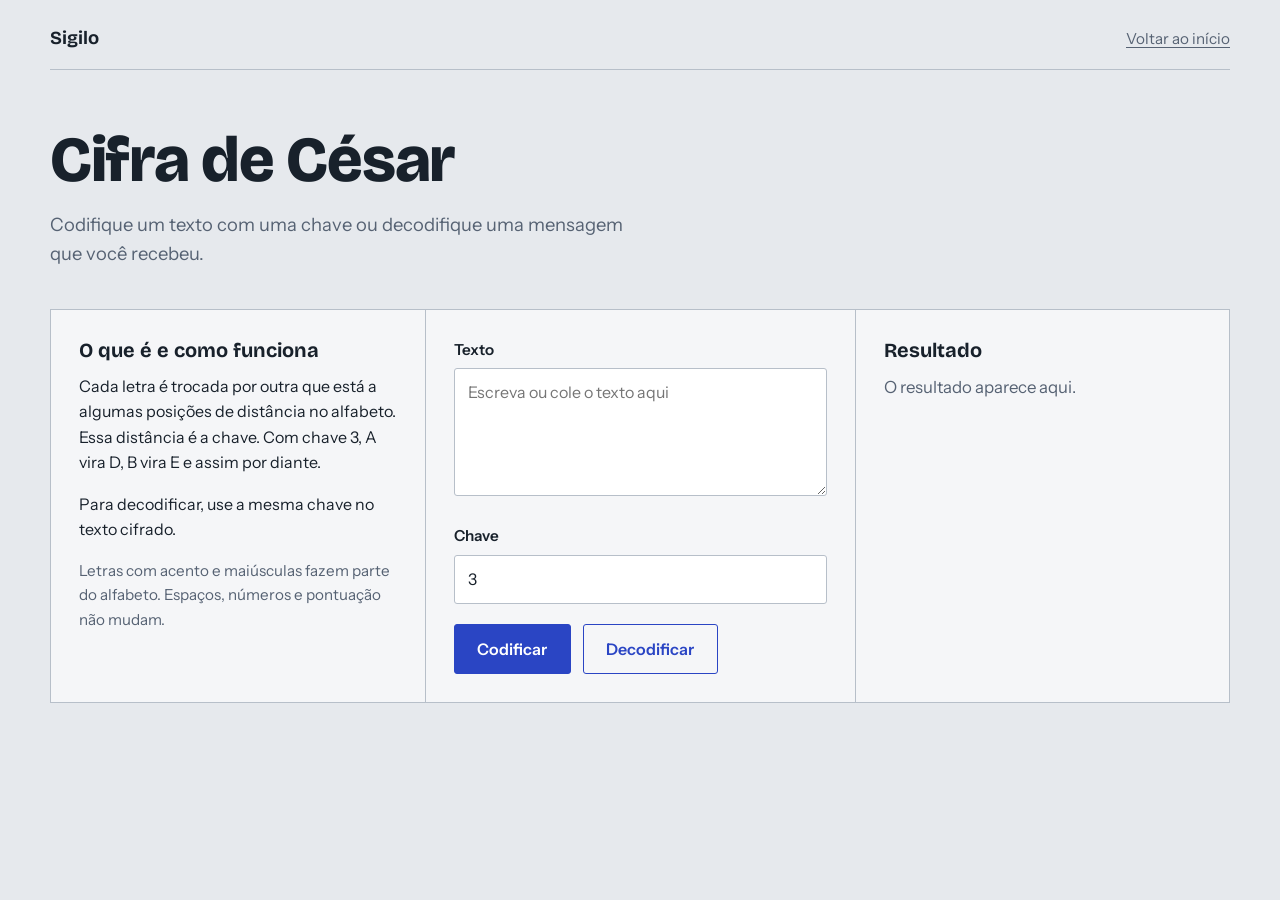
==== cifra.html @ f3a5faf8 "adcionados" ====
<!DOCTYPE html>
<html lang="pt-BR">
<head>
  <meta charset="UTF-8">
  <meta name="viewport" content="width=device-width, initial-scale=1">
  <title>Cifra de César · Sigilo</title>
  <link rel="preconnect" href="https://fonts.googleapis.com">
  <link rel="preconnect" href="https://fonts.gstatic.com" crossorigin>
  <link href="https://fonts.googleapis.com/css2?family=Bricolage+Grotesque:wght@600;700;800&family=Instrument+Sans:wght@400;600&display=swap" rel="stylesheet">
  <link rel="stylesheet" href="style.css">

  <link rel="stylesheet" href="https://pyscript.net/releases/2025.8.1/core.css">
  <script type="module" src="https://pyscript.net/releases/2025.8.1/core.js"></script>
</head>
<body>
  <div class="pagina">
    <header class="topo">
      <a class="marca" href="index.html">Sigilo</a>
      <a class="voltar" href="index.html">Voltar ao início</a>
    </header>

    <section class="cabecalho">
      <h1>Cifra de César</h1>
      <p>Codifique um texto com uma chave ou decodifique uma mensagem que você recebeu.</p>
    </section>

    <main class="ferramenta">
      <section class="coluna">
        <h2>O que é e como funciona</h2>
        <p>Cada letra é trocada por outra que está a algumas posições de distância no alfabeto. Essa distância é a chave. Com chave 3, A vira D, B vira E e assim por diante.</p>
        <p>Para decodificar, use a mesma chave no texto cifrado.</p>
        <p class="aviso">Letras com acento e maiúsculas fazem parte do alfabeto. Espaços, números e pontuação não mudam.</p>
      </section>

      <section class="coluna">
        <div class="campo">
          <label for="texto">Texto</label>
          <textarea id="texto" placeholder="Escreva ou cole o texto aqui"></textarea>
        </div>

        <div class="campo">
          <label for="chave">Chave</label>
          <input type="number" id="chave" value="3">
        </div>

        <div class="botoes">
          <button type="button" py-click="processar_codificar">Codificar</button>
          <button type="button" class="secundario" py-click="processar_decodificar">Decodificar</button>
        </div>
      </section>

      <section class="coluna">
        <h2>Resultado</h2>
        <div id="saida" aria-live="polite"></div>
      </section>
    </main>
  </div>

  <script type="py" src="./main_cifra.py" config='{"files": {"./cifra.py": "cifra.py"}}'></script>
</body>
</html>
---- style.css ----
:root {
  --fundo: #e6e9ed;
  --painel: #f5f6f8;
  --tinta: #18212b;
  --suave: #566273;
  --linha: #b7bfc9;
  --destaque: #2a45c4;
  --destaque-escuro: #1d3299;
  --erro: #a3262a;
  --fonte-titulo: "Bricolage Grotesque", "Segoe UI", sans-serif;
  --fonte-texto: "Instrument Sans", "Segoe UI", sans-serif;
}

*, *::before, *::after { box-sizing: border-box; }

html { -webkit-text-size-adjust: 100%; }

body {
  margin: 0;
  background: var(--fundo);
  color: var(--tinta);
  font-family: var(--fonte-texto);
  font-size: 1rem;
  line-height: 1.6;
}

a { color: inherit; }

:focus-visible {
  outline: 3px solid var(--destaque);
  outline-offset: 2px;
}

/* ---------- estrutura ---------- */

.pagina {
  width: min(1180px, 100% - 2.5rem);
  margin: 0 auto;
  padding: 1.5rem 0 4rem;
}

.topo {
  display: flex;
  align-items: baseline;
  justify-content: space-between;
  gap: 1rem;
  padding-bottom: 1rem;
  border-bottom: 1px solid var(--linha);
}

.marca {
  font-family: var(--fonte-titulo);
  font-weight: 700;
  font-size: 1.15rem;
  text-decoration: none;
}

.voltar {
  color: var(--suave);
  font-size: 0.95rem;
  text-underline-offset: 3px;
}
.voltar:hover { color: var(--destaque); }

.cabecalho { padding: 3.5rem 0 2.5rem; max-width: 46rem; }

h1 {
  margin: 0 0 1rem;
  font-family: var(--fonte-titulo);
  font-weight: 800;
  font-size: clamp(2.4rem, 6vw, 4rem);
  line-height: 1.05;
  letter-spacing: -0.02em;
}

.cabecalho p {
  margin: 0;
  color: var(--suave);
  font-size: 1.15rem;
  max-width: 38rem;
}

h2 {
  margin: 0 0 0.75rem;
  font-family: var(--fonte-titulo);
  font-weight: 700;
  font-size: 1.25rem;
  line-height: 1.2;
}

/* ---------- página inicial ---------- */

.opcoes {
  display: grid;
  grid-template-columns: 1fr 1fr;
  border: 1px solid var(--linha);
}

.opcao {
  display: flex;
  flex-direction: column;
  gap: 1rem;
  min-height: 22rem;
  padding: 2rem;
  background: var(--painel);
  text-decoration: none;
  transition: background-color 0.15s;
}
.opcao + .opcao { border-left: 1px solid var(--linha); }
.opcao:hover { background: #fff; }
.opcao:hover h2 { color: var(--destaque); }

.opcao h2 { font-size: 1.9rem; margin: 0; }
.opcao p { margin: 0; color: var(--suave); max-width: 24rem; }

.demo {
  margin-top: auto;
  padding-top: 1.5rem;
  border-top: 1px solid var(--linha);
  font-family: var(--fonte-titulo);
  font-size: 1.5rem;
  font-weight: 600;
}

.demo-fileira {
  display: flex;
  gap: 0.35rem;
  flex-wrap: wrap;
}
.demo-fileira span {
  width: 2.1rem;
  text-align: center;
}
.demo-fileira.deslocada span { color: var(--destaque); }
.demo small {
  display: block;
  margin-top: 0.75rem;
  font-family: var(--fonte-texto);
  font-size: 0.9rem;
  font-weight: 400;
  color: var(--suave);
}

.bits .ultimo {
  color: #fff;
  background: var(--destaque);
  border-radius: 2px;
}

/* ---------- páginas de ferramenta ---------- */

.ferramenta {
  display: grid;
  grid-template-columns: 1fr 1.15fr 1fr;
  border: 1px solid var(--linha);
}

.coluna {
  padding: 1.75rem;
  background: var(--painel);
  min-width: 0;
}
.coluna + .coluna { border-left: 1px solid var(--linha); }

.coluna p { margin: 0 0 1rem; }
.coluna ol { margin: 0 0 1rem; padding-left: 1.25rem; }
.coluna li { margin-bottom: 0.4rem; }
.aviso { color: var(--suave); font-size: 0.95rem; }

label {
  display: block;
  margin-bottom: 0.4rem;
  font-weight: 600;
  font-size: 0.95rem;
}

.campo { margin-bottom: 1.25rem; }

textarea,
input[type="number"],
input[type="file"] {
  width: 100%;
  padding: 0.7rem 0.8rem;
  border: 1px solid var(--linha);
  border-radius: 3px;
  background: #fff;
  color: var(--tinta);
  font: inherit;
}

textarea { min-height: 8rem; resize: vertical; }

textarea:focus-visible,
input:focus-visible { border-color: var(--destaque); }

input[type="file"]::file-selector-button {
  margin-right: 0.8rem;
  padding: 0.4rem 0.8rem;
  border: 1px solid var(--linha);
  border-radius: 3px;
  background: var(--painel);
  color: var(--tinta);
  font: inherit;
  cursor: pointer;
}

#canvasPreview {
  display: block;
  max-width: 100%;
  max-height: 14rem;
  margin: 0 auto 1.25rem;
  border: 1px solid var(--linha);
  background: repeating-conic-gradient(#dde1e6 0% 25%, #fff 0% 50%) 0 0 / 14px 14px;
}
#canvasPreview[width="0"] { display: none; }

.botoes { display: flex; gap: 0.75rem; flex-wrap: wrap; }

button,
.btn-download {
  padding: 0.7rem 1.4rem;
  border: 1px solid var(--destaque);
  border-radius: 3px;
  background: var(--destaque);
  color: #fff;
  font: inherit;
  font-weight: 600;
  text-decoration: none;
  cursor: pointer;
  transition: background-color 0.15s, color 0.15s;
}
button:hover,
.btn-download:hover { background: var(--destaque-escuro); border-color: var(--destaque-escuro); }

button.secundario {
  background: transparent;
  color: var(--destaque);
}
button.secundario:hover { background: var(--destaque); color: #fff; }

.btn-download {
  display: inline-flex;
  align-items: center;
  gap: 0.5rem;
  margin-top: 1.25rem;
}

#saida {
  min-height: 6rem;
  white-space: pre-wrap;
  overflow-wrap: anywhere;
  font-size: 1.05rem;
}
#saida:empty::before {
  content: "O resultado aparece aqui.";
  color: var(--suave);
}

@media (max-width: 900px) {
  .ferramenta, .opcoes { grid-template-columns: 1fr; }
  .coluna + .coluna, .opcao + .opcao { border-left: 0; border-top: 1px solid var(--linha); }
  .opcao { min-height: 0; }
  .cabecalho { padding: 2.5rem 0 1.75rem; }
}

@media (prefers-reduced-motion: reduce) {
  * { transition: none !important; }
}
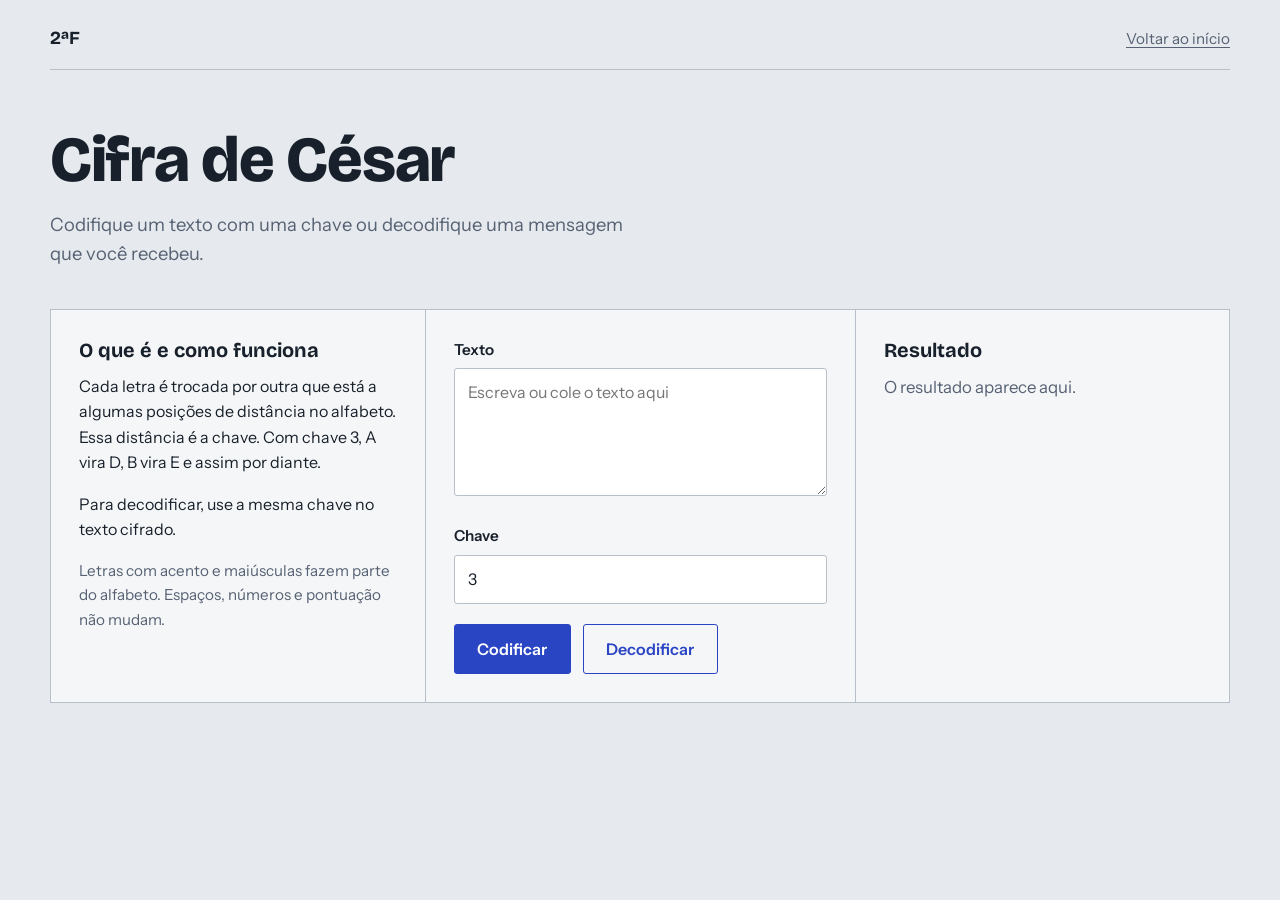
==== commit e6ce5099: "atualiza textos e mensagens da interface" ====
--- a/cifra.html
+++ b/cifra.html
@@ -15,7 +15,7 @@
 <body>
   <div class="pagina">
     <header class="topo">
-      <a class="marca" href="index.html">Sigilo</a>
+      <a class="marca" href="index.html">2ªF</a>
       <a class="voltar" href="index.html">Voltar ao início</a>
     </header>
 
--- a/style.css
+++ b/style.css
@@ -100,7 +100,7 @@
   display: flex;
   flex-direction: column;
   gap: 1rem;
-  min-height: 22rem;
+  min-height: 18rem;
   padding: 2rem;
   background: var(--painel);
   text-decoration: none;
@@ -108,44 +108,22 @@
 }
 .opcao + .opcao { border-left: 1px solid var(--linha); }
 .opcao:hover { background: #fff; }
-.opcao:hover h2 { color: var(--destaque); }
 
 .opcao h2 { font-size: 1.9rem; margin: 0; }
-.opcao p { margin: 0; color: var(--suave); max-width: 24rem; }
-
-.demo {
+.opcao p { margin: 0; color: var(--suave); font-size: 1.1rem; max-width: 24rem; }
+
+.botao-opcao {
+  align-self: flex-start;
   margin-top: auto;
-  padding-top: 1.5rem;
-  border-top: 1px solid var(--linha);
-  font-family: var(--fonte-titulo);
-  font-size: 1.5rem;
-  font-weight: 600;
-}
-
-.demo-fileira {
-  display: flex;
-  gap: 0.35rem;
-  flex-wrap: wrap;
-}
-.demo-fileira span {
-  width: 2.1rem;
-  text-align: center;
-}
-.demo-fileira.deslocada span { color: var(--destaque); }
-.demo small {
-  display: block;
-  margin-top: 0.75rem;
-  font-family: var(--fonte-texto);
-  font-size: 0.9rem;
-  font-weight: 400;
-  color: var(--suave);
-}
-
-.bits .ultimo {
+  padding: 0.8rem 1.6rem;
+  border: 1px solid var(--destaque);
+  border-radius: 3px;
+  background: var(--destaque);
   color: #fff;
-  background: var(--destaque);
-  border-radius: 2px;
-}
+  font-weight: 600;
+  transition: background-color 0.15s;
+}
+.opcao:hover .botao-opcao { background: var(--destaque-escuro); border-color: var(--destaque-escuro); }
 
 /* ---------- páginas de ferramenta ---------- */
 
@@ -265,4 +243,50 @@
 
 @media (prefers-reduced-motion: reduce) {
   * { transition: none !important; }
-}+}
+
+/* ---------- área de soltar imagem ---------- */
+
+.rotulo {
+  display: block;
+  margin-bottom: 0.4rem;
+  font-weight: 600;
+  font-size: 0.95rem;
+}
+
+.soltar {
+  position: relative;
+  display: flex;
+  flex-direction: column;
+  align-items: center;
+  justify-content: center;
+  gap: 0.25rem;
+  min-height: 7.5rem;
+  margin: 0;
+  padding: 1.25rem;
+  border: 2px dashed var(--linha);
+  border-radius: 3px;
+  background: #fff;
+  text-align: center;
+  cursor: pointer;
+  transition: border-color 0.15s, background-color 0.15s;
+}
+.soltar:hover,
+.soltar.sobre,
+.soltar:focus-within {
+  border-color: var(--destaque);
+  background: #eef1fc;
+}
+
+.soltar input[type="file"] {
+  position: absolute;
+  inset: 0;
+  width: 100%;
+  height: 100%;
+  padding: 0;
+  opacity: 0;
+  cursor: pointer;
+}
+
+.soltar-titulo { font-weight: 600; overflow-wrap: anywhere; }
+.soltar-dica { color: var(--suave); font-size: 0.95rem; font-weight: 400; }
